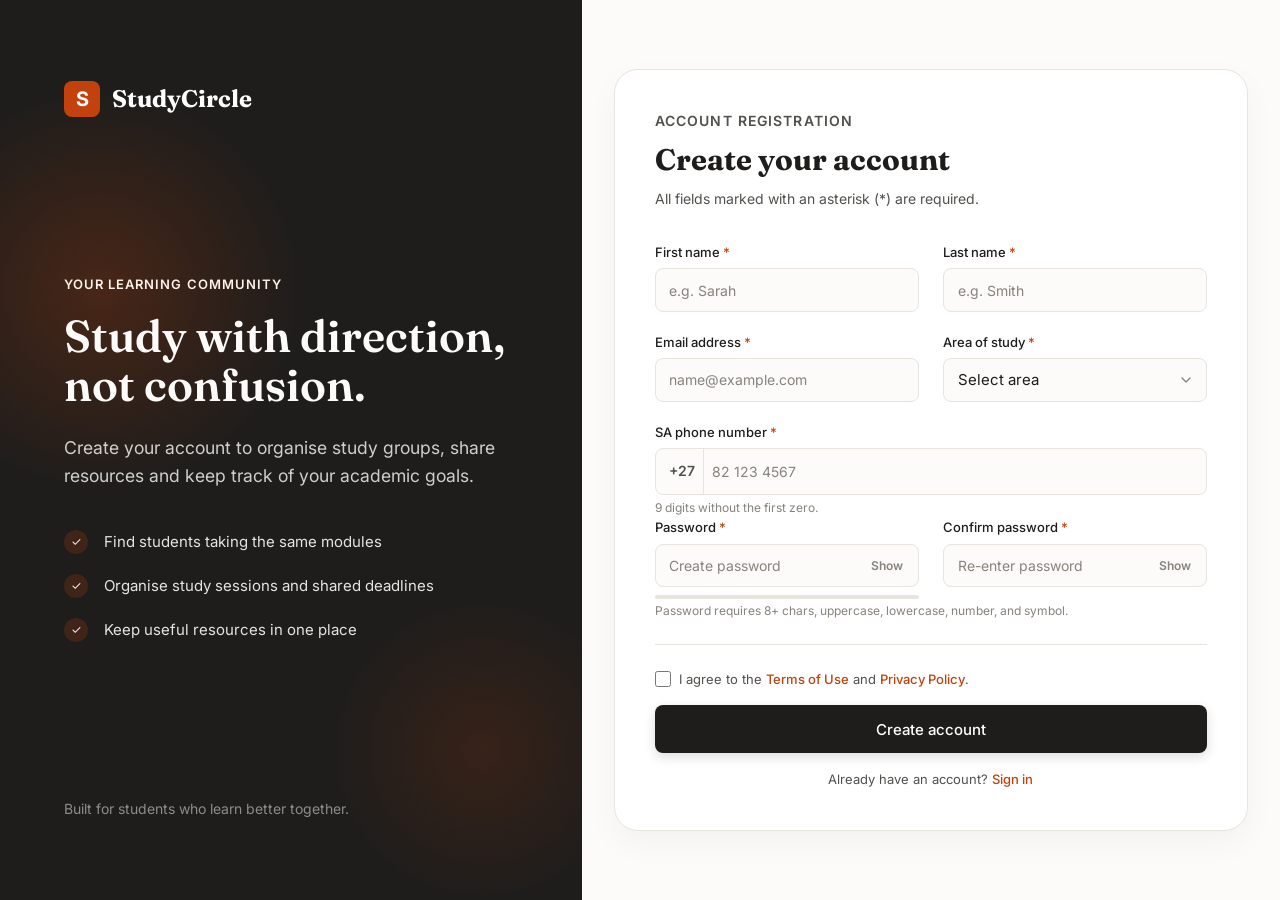
==== 02-registration-form/index.html @ 5c82b271 "Complete responsive registration form with real-time validation and animated UI" ====
<!DOCTYPE html>
<html lang="en">
<head>
    <meta charset="UTF-8">
    <meta name="viewport" content="width=device-width, initial-scale=1.0">
    <meta name="description" content="Create a StudyCircle student account.">
    <title>Create an Account | StudyCircle</title>

    <link rel="preconnect" href="https://fonts.googleapis.com">
    <link rel="preconnect" href="https://fonts.gstatic.com" crossorigin>
    <link href="https://fonts.googleapis.com/css2?family=Fraunces:opsz,wght@9..144,600;9..144,700&family=Inter:wght@400;500;600&display=swap" rel="stylesheet">

    <link rel="stylesheet" href="css/style.css">
</head>

<body>
    <main class="page-layout">
        <!-- Left Side: Intro -->
        <section class="introduction-panel" aria-labelledby="page-heading">
            <div class="introduction-content">
                <a href="#" class="logo" aria-label="StudyCircle home">
                    <span class="logo-mark">S</span>
                    <span>StudyCircle</span>
                </a>

                <div class="introduction-copy">
                    <p class="eyebrow">Your learning community</p>
                    <h1 id="page-heading">Study with direction, not confusion.</h1>
                    <p class="introduction-text">
                        Create your account to organise study groups,
                        share resources and keep track of your academic goals.
                    </p>

                    <ul class="benefit-list">
                        <li>
                            <span class="benefit-icon" aria-hidden="true">✓</span>
                            Find students taking the same modules
                        </li>
                        <li>
                            <span class="benefit-icon" aria-hidden="true">✓</span>
                            Organise study sessions and shared deadlines
                        </li>
                        <li>
                            <span class="benefit-icon" aria-hidden="true">✓</span>
                            Keep useful resources in one place
                        </li>
                    </ul>
                </div>

                <p class="panel-note">
                    Built for students who learn better together.
                </p>
            </div>
        </section>

        <!-- Right Side: Form -->
        <section class="form-panel" aria-labelledby="form-heading">
            <div class="form-container">
                <header class="form-header">
                    <p class="step-label">Account registration</p>
                    <h2 id="form-heading">Create your account</h2>
                    <p>All fields marked with an asterisk (*) are required.</p>
                </header>

                <div class="success-message" id="success-message" role="status" aria-live="polite" hidden>
                    <span class="success-icon" aria-hidden="true">✓</span>
                    <div>
                        <strong>Registration successful</strong>
                        <p>Your StudyCircle account has been created.</p>
                    </div>
                </div>

                <form id="registration-form" novalidate>
                    <!-- Row 1: Names -->
                    <div class="form-row">
                        <div class="form-group">
                            <label for="first-name">First name <span aria-hidden="true">*</span></label>
                            <input type="text" id="first-name" name="firstName" placeholder="e.g. Sarah" autocomplete="given-name" required>
                            <small class="error-message" id="first-name-error"></small>
                        </div>
                        <div class="form-group">
                            <label for="last-name">Last name <span aria-hidden="true">*</span></label>
                            <input type="text" id="last-name" name="lastName" placeholder="e.g. Smith" autocomplete="family-name" required>
                            <small class="error-message" id="last-name-error"></small>
                        </div>
                    </div>

                    <!-- Row 2: Email & Study Area -->
                    <div class="form-row">
                        <div class="form-group">
                            <label for="email">Email address <span aria-hidden="true">*</span></label>
                            <input type="email" id="email" name="email" placeholder="name@example.com" autocomplete="email" required>
                            <small class="error-message" id="email-error"></small>
                        </div>
                        <div class="form-group">
                            <label for="study-area">Area of study <span aria-hidden="true">*</span></label>
                            <select id="study-area" name="studyArea" required>
                                <option value="">Select area</option>
                                <option value="information-technology">Information Technology</option>
                                <option value="computer-science">Computer Science</option>
                                <option value="business-management">Business Management</option>
                                <option value="engineering">Engineering</option>
                                <option value="education">Education</option>
                                <option value="other">Other</option>
                            </select>
                            <small class="error-message" id="study-area-error"></small>
                        </div>
                    </div>

                    <!-- Row 3: Phone -->
                    <div class="form-group">
                        <label for="phone">SA phone number <span aria-hidden="true">*</span></label>
                        <div class="phone-input-wrapper">
                            <span class="country-code" aria-hidden="true">+27</span>
                            <input type="tel" id="phone" name="phone" placeholder="82 123 4567" autocomplete="tel" inputmode="numeric" required>
                        </div>
                        <small class="field-hint">9 digits without the first zero.</small>
                        <small class="error-message" id="phone-error"></small>
                    </div>

                    <!-- Row 4: Passwords -->
                    <div class="form-row">
                        <div class="form-group">
                            <label for="password">Password <span aria-hidden="true">*</span></label>
                            <div class="password-input-wrapper">
                                <input type="password" id="password" name="password" placeholder="Create password" autocomplete="new-password" required>
                                <button class="password-toggle" type="button" data-password-target="password" aria-label="Show password">Show</button>
                            </div>
                            <div class="password-strength" id="password-strength" aria-live="polite">
                                <div class="strength-track"><span class="strength-bar"></span></div>
                            </div>
                            <small class="error-message" id="password-error"></small>
                        </div>
                        <div class="form-group">
                            <label for="confirm-password">Confirm password <span aria-hidden="true">*</span></label>
                            <div class="password-input-wrapper">
                                <input type="password" id="confirm-password" name="confirmPassword" placeholder="Re-enter password" autocomplete="new-password" required>
                                <button class="password-toggle" type="button" data-password-target="confirm-password" aria-label="Show confirmed password">Show</button>
                            </div>
                            <small class="error-message" id="confirm-password-error"></small>
                        </div>
                    </div>
                    
                    <small class="field-hint" style="margin-top: -1rem; margin-bottom: 1.5rem; display: block;">
                        Password requires 8+ chars, uppercase, lowercase, number, and symbol.
                    </small>

                    <!-- Bottom Section -->
                    <div class="form-bottom">
                        <div class="checkbox-group">
                            <input type="checkbox" id="terms" name="terms" required>
                            <label for="terms">I agree to the <a href="#">Terms of Use</a> and <a href="#">Privacy Policy</a>.</label>
                        </div>
                        <small class="error-message checkbox-error" id="terms-error"></small>

                        <button class="submit-button" type="submit">Create account</button>
                        <p class="sign-in-text">Already have an account? <a href="#">Sign in</a></p>
                    </div>
                </form>
            </div>
        </section>
    </main>

    <script src="js/validation.js"></script>
</body>
</html>
---- 02-registration-form/css/style.css ----
/* ============================================================
   StudyCircle Registration Form — style.css
   ============================================================ */

:root {
    --ink: #1f1d1b;
    --ink-soft: #52504d;
    --ink-muted: #87837d;
    --paper: #fcfbf9;
    --surface: #ffffff;
    --line: #e8e5df;
    --accent: #c2410c;
    --accent-dark: #9a330a;
    --accent-soft: #fdf1ea;
    --error: #dc2626;
    --error-bg: #fef2f2;
    --success: #16a34a;
    --success-bg: #f0fdf4;
    --radius-sm: 8px;
    --radius-md: 16px;
    --radius-lg: 24px;
    --font-sans: "Inter", -apple-system, BlinkMacSystemFont, "Segoe UI", sans-serif;
    --font-display: "Fraunces", Georgia, serif;
}

*, *::before, *::after { box-sizing: border-box; }
* { margin: 0; }

body {
    font-family: var(--font-sans);
    font-size: 1rem;
    line-height: 1.6;
    color: var(--ink);
    background-color: var(--paper);
    background-image: radial-gradient(var(--line) 1px, transparent 1px);
    background-size: 24px 24px;
    -webkit-font-smoothing: antialiased;
    min-height: 100vh;
}

/* ---------- Layout ---------- */
.page-layout {
    display: grid;
    grid-template-columns: 1fr 1.2fr; 
    min-height: 100vh;
}

/* ---------- Left Panel ---------- */
.introduction-panel {
    background-color: var(--ink);
    color: var(--paper);
    padding: 4rem;
    display: flex;
    flex-direction: column;
    position: relative;
    overflow: hidden; 
}

/* Fixed Background Animation */
.introduction-panel::before,
.introduction-panel::after {
    content: "";
    position: absolute;
    border-radius: 50%;
    pointer-events: none;
    z-index: 0;
}

/* Orb 1 - Anchored to middle left */
.introduction-panel::before {
    width: 400px;
    height: 400px;
    background: radial-gradient(circle, rgba(194, 65, 12, 0.25) 0%, transparent 70%);
    top: 10%;
    left: -100px;
    animation: float-orb 8s infinite alternate ease-in-out;
}

/* Orb 2 - Anchored to bottom right */
.introduction-panel::after {
    width: 300px;
    height: 300px;
    background: radial-gradient(circle, rgba(194, 65, 12, 0.15) 0%, transparent 70%);
    bottom: 0%;
    right: -50px;
    animation: float-orb 10s infinite alternate-reverse ease-in-out;
}

@keyframes float-orb {
    0% { transform: translate(0, 0) scale(1); }
    100% { transform: translate(40px, 60px) scale(1.2); }
}

.introduction-content {
    position: relative;
    z-index: 1;
    height: 100%;
    display: flex;
    flex-direction: column;
    justify-content: space-between; 
    padding-block: 1rem;
}

.logo {
    display: inline-flex;
    align-items: center;
    gap: 0.75rem;
    font-family: var(--font-display);
    font-size: 1.5rem;
    font-weight: 700;
    text-decoration: none;
    color: #fff;
}

.logo-mark {
    display: grid;
    place-items: center;
    width: 36px;
    height: 36px;
    background: var(--accent);
    color: #fff;
    border-radius: 8px;
    font-family: var(--font-sans);
    font-size: 1.25rem;
}

.introduction-copy {
    margin-block: auto; 
    padding-block: 2rem;
    max-width: 480px;
}

.eyebrow {
    font-size: 0.8125rem;
    font-weight: 600;
    letter-spacing: 0.08em;
    text-transform: uppercase;
    color: var(--accent-soft);
    margin-bottom: 1rem;
}

.introduction-copy h1 {
    font-family: var(--font-display);
    font-size: clamp(2.5rem, 3.5vw, 3.5rem);
    line-height: 1.1;
    margin-bottom: 1.5rem;
    font-weight: 600;
}

.introduction-text {
    font-size: 1.1rem;
    color: rgba(252, 251, 249, 0.8);
    margin-bottom: 2.5rem;
}

.benefit-list {
    list-style: none;
    padding: 0;
    display: flex;
    flex-direction: column;
    gap: 1.25rem;
}

.benefit-list li {
    display: flex;
    align-items: center;
    gap: 1rem;
    font-size: 0.9375rem;
    color: rgba(252, 251, 249, 0.9);
    transition: transform 0.3s ease;
}
.benefit-list li:hover {
    transform: translateX(4px);
}

.benefit-icon {
    display: grid;
    place-items: center;
    width: 24px;
    height: 24px;
    background: rgba(194, 65, 12, 0.2);
    color: var(--accent-soft);
    border-radius: 50%;
    font-size: 0.75rem;
    flex-shrink: 0;
    animation: pulse-check 3s infinite alternate;
}

@keyframes pulse-check {
    0% { transform: scale(1); box-shadow: 0 0 0 rgba(194, 65, 12, 0); }
    100% { transform: scale(1.08); box-shadow: 0 0 10px rgba(194, 65, 12, 0.3); }
}

.panel-note {
    font-size: 0.875rem;
    color: rgba(252, 251, 249, 0.5);
}

/* ---------- Right Panel ---------- */
.form-panel {
    padding: 2rem;
    display: flex;
    align-items: center;
    justify-content: center;
    background: var(--paper);
}

.form-container {
    width: 100%;
    max-width: 700px; 
    background: var(--surface);
    border: 1px solid var(--line);
    border-radius: var(--radius-lg);
    padding: 2.5rem;
    box-shadow: 0 12px 32px rgba(31, 29, 27, 0.04);
}

.form-header {
    margin-bottom: 2rem;
}

.step-label {
    font-size: 0.8125rem;
    font-weight: 600;
    letter-spacing: 0.08em;
    text-transform: uppercase;
    color: var(--accent);
    margin-bottom: 0.25rem;
}

.form-header h2 {
    font-family: var(--font-display);
    font-size: 1.85rem;
    margin-bottom: 0.25rem;
}

.form-header p {
    color: var(--ink-soft);
    font-size: 0.875rem;
}

/* ---------- Form Layout ---------- */
.form-row {
    display: grid;
    grid-template-columns: 1fr 1fr;
    gap: 1.5rem;
    margin-bottom: 1.25rem;
}

.form-group {
    margin-bottom: 0;
}

label {
    display: block;
    font-size: 0.8125rem;
    font-weight: 500;
    margin-bottom: 0.35rem;
    color: var(--ink);
}

label span[aria-hidden="true"] {
    color: var(--accent);
}

input[type="text"],
input[type="email"],
input[type="tel"],
input[type="password"],
select {
    width: 100%;
    padding: 0.7rem 0.85rem;
    font-family: var(--font-sans);
    font-size: 0.9375rem;
    color: var(--ink);
    background: var(--paper);
    border: 1px solid var(--line);
    border-radius: var(--radius-sm);
    transition: all 0.2s ease;
    outline: none;
}

input:focus,
select:focus {
    border-color: var(--accent);
    background: var(--surface);
    box-shadow: 0 0 0 3px var(--accent-soft);
}

input::placeholder {
    color: var(--ink-muted);
    font-size: 0.875rem;
}

select {
    appearance: none;
    background-image: url("data:image/svg+xml,%3Csvg xmlns='http://www.w3.org/2000/svg' width='16' height='16' viewBox='0 0 24 24' fill='none' stroke='%2387837d' stroke-width='2' stroke-linecap='round' stroke-linejoin='round'%3E%3Cpolyline points='6 9 12 15 18 9'%3E%3C/polyline%3E%3C/svg%3E");
    background-repeat: no-repeat;
    background-position: right 0.75rem center;
    padding-right: 2rem;
}

/* Phone Input */
.phone-input-wrapper {
    display: flex;
    align-items: center;
    background: var(--paper);
    border: 1px solid var(--line);
    border-radius: var(--radius-sm);
    transition: all 0.2s ease;
}

.phone-input-wrapper:focus-within {
    border-color: var(--accent);
    background: var(--surface);
    box-shadow: 0 0 0 3px var(--accent-soft);
}

.country-code {
    padding: 0.7rem 0.5rem 0.7rem 0.85rem;
    font-weight: 600;
    color: var(--ink-soft);
    font-size: 0.875rem;
    border-right: 1px solid var(--line);
}

.phone-input-wrapper input {
    border: none;
    background: transparent;
    box-shadow: none;
    padding-left: 0.5rem;
}
.phone-input-wrapper input:focus {
    box-shadow: none;
    background: transparent;
}

/* Password Input */
.password-input-wrapper {
    position: relative;
}

.password-input-wrapper input {
    padding-right: 3.5rem;
}

.password-toggle {
    position: absolute;
    right: 0.5rem;
    top: 50%;
    transform: translateY(-50%);
    background: none;
    border: none;
    font-family: var(--font-sans);
    font-size: 0.75rem;
    font-weight: 600;
    color: var(--ink-muted);
    cursor: pointer;
    padding: 0.25rem 0.5rem;
    border-radius: 4px;
}
.password-toggle:hover {
    color: var(--accent);
}

/* ---------- Password Strength Meter ---------- */
.password-strength {
    margin-top: 0.5rem;
}

.strength-track {
    height: 4px;
    background: var(--line);
    border-radius: 999px;
    overflow: hidden;
}

.strength-bar {
    display: block;
    height: 100%;
    width: 0%;
    background: var(--line);
    border-radius: 999px;
    transition: width 0.3s ease, background 0.3s ease;
}

.strength-bar.weak { width: 33%; background: var(--error); }
.strength-bar.medium { width: 66%; background: #eab308; }
.strength-bar.strong { width: 100%; background: var(--success); }

/* ---------- Bottom Section ---------- */
.form-bottom {
    margin-top: 1.5rem;
    padding-top: 1.5rem;
    border-top: 1px solid var(--line);
}

.checkbox-group {
    display: flex;
    align-items: center;
    gap: 0.5rem;
}

.checkbox-group input {
    width: 16px;
    height: 16px;
    accent-color: var(--accent);
    cursor: pointer;
    margin: 0;
}

.checkbox-group label {
    font-weight: 400;
    color: var(--ink-soft);
    font-size: 0.8125rem;
    margin: 0;
    cursor: pointer;
}

.checkbox-group a {
    color: var(--accent);
    text-decoration: none;
    font-weight: 500;
}
.checkbox-group a:hover { text-decoration: underline; }

/* ---------- Messages ---------- */
.field-hint {
    display: block;
    font-size: 0.75rem;
    color: var(--ink-muted);
    margin-top: 0.35rem;
    line-height: 1.4;
}

.error-message {
    display: none;
    font-size: 0.75rem;
    color: var(--error);
    margin-top: 0.35rem;
    font-weight: 500;
}

.error-message.visible { display: block; }

input.input-error,
select.input-error,
.phone-input-wrapper.input-error {
    border-color: var(--error);
    background: var(--error-bg);
}

.phone-input-wrapper.input-error .country-code {
    border-color: var(--error);
}

/* ---------- Success Message ---------- */
.success-message {
    display: flex;
    align-items: center;
    gap: 0.75rem;
    background: var(--success-bg);
    border: 1px solid var(--success);
    padding: 0.75rem 1rem;
    border-radius: var(--radius-sm);
    margin-bottom: 1.5rem;
    animation: slide-down 0.4s ease forwards;
}

@keyframes slide-down {
    from { opacity: 0; transform: translateY(-10px); }
    to { opacity: 1; transform: translateY(0); }
}

.success-message[hidden] { display: none; }

.success-icon {
    display: grid;
    place-items: center;
    width: 24px;
    height: 24px;
    background: var(--success);
    color: #fff;
    border-radius: 50%;
    font-size: 0.75rem;
    flex-shrink: 0;
}

.success-message strong {
    display: block;
    color: var(--success);
    font-size: 0.875rem;
}
.success-message p {
    color: var(--ink-soft);
    font-size: 0.8125rem;
}

/* ---------- Submit Button ---------- */
.submit-button {
    width: 100%;
    padding: 0.9rem;
    background: var(--ink);
    color: #fff;
    font-family: var(--font-sans);
    font-size: 0.9375rem;
    font-weight: 500;
    border: none;
    border-radius: var(--radius-sm);
    cursor: pointer;
    transition: all 0.2s ease;
    margin-top: 1rem;
    box-shadow: 0 4px 12px rgba(31, 29, 27, 0.15);
}

.submit-button:hover {
    background: var(--accent);
    transform: translateY(-2px);
    box-shadow: 0 6px 16px rgba(194, 65, 12, 0.25);
}

.sign-in-text {
    text-align: center;
    font-size: 0.8125rem;
    color: var(--ink-soft);
    margin-top: 1rem;
}
.sign-in-text a {
    color: var(--accent);
    text-decoration: none;
    font-weight: 500;
}
.sign-in-text a:hover { text-decoration: underline; }

/* ---------- Responsive ---------- */
@media (max-width: 1024px) {
    .page-layout {
        grid-template-columns: 1fr;
    }
    
    .introduction-panel {
        padding: 3rem 2rem;
        min-height: auto;
    }
    
    .introduction-content {
        justify-content: center;
    }

    .introduction-copy {
        margin-block: 2rem;
        padding-block: 0;
    }
    
    .panel-note {
        display: none; 
    }
    
    .form-panel {
        padding: 2rem;
    }
}

@media (max-width: 768px) {
    .form-row {
        grid-template-columns: 1fr;
        gap: 1.25rem;
    }
    
    .form-container {
        padding: 2rem;
    }
}

@media (max-width: 480px) {
    .form-panel {
        padding: 1rem;
    }
    
    .form-container {
        padding: 1.5rem;
    }
}
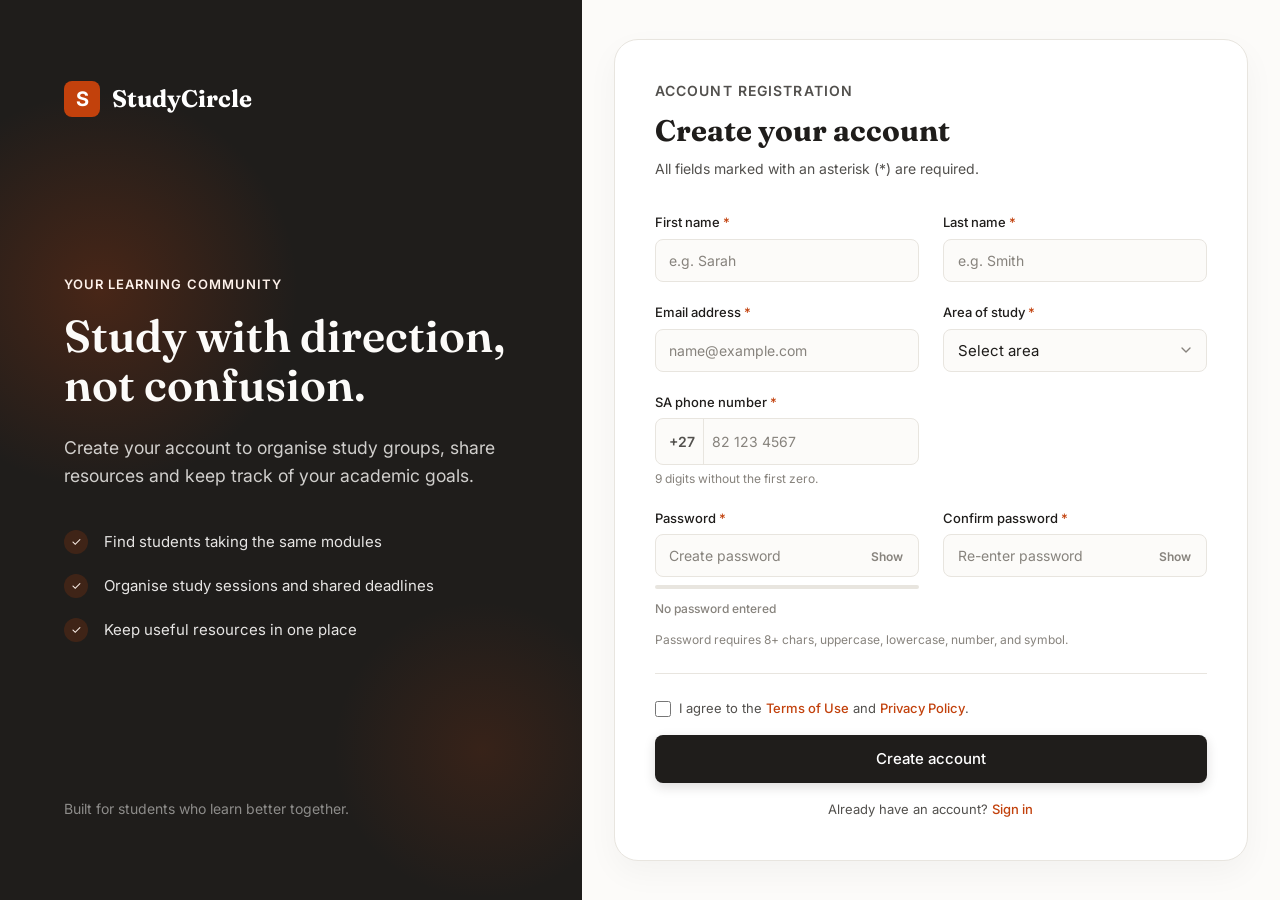
==== commit 292ee689: "Complete registration form with robust validation and 4-stage strength meter" ====
--- a/02-registration-form/index.html
+++ b/02-registration-form/index.html
@@ -71,7 +71,7 @@
                 </div>
 
                 <form id="registration-form" novalidate>
-                    <!-- Row 1: Names -->
+                    <!-- Row 1 -->
                     <div class="form-row">
                         <div class="form-group">
                             <label for="first-name">First name <span aria-hidden="true">*</span></label>
@@ -85,7 +85,7 @@
                         </div>
                     </div>
 
-                    <!-- Row 2: Email & Study Area -->
+                    <!-- Row 2 -->
                     <div class="form-row">
                         <div class="form-group">
                             <label for="email">Email address <span aria-hidden="true">*</span></label>
@@ -107,15 +107,20 @@
                         </div>
                     </div>
 
-                    <!-- Row 3: Phone -->
-                    <div class="form-group">
-                        <label for="phone">SA phone number <span aria-hidden="true">*</span></label>
-                        <div class="phone-input-wrapper">
-                            <span class="country-code" aria-hidden="true">+27</span>
-                            <input type="tel" id="phone" name="phone" placeholder="82 123 4567" autocomplete="tel" inputmode="numeric" required>
+                    <!-- Row 3 -->
+                    <div class="form-row">
+                        <div class="form-group">
+                            <label for="phone">SA phone number <span aria-hidden="true">*</span></label>
+                            <div class="phone-input-wrapper">
+                                <span class="country-code" aria-hidden="true">+27</span>
+                                <input type="tel" id="phone" name="phone" placeholder="82 123 4567" autocomplete="tel" inputmode="numeric" required>
+                            </div>
+                            <small class="field-hint">9 digits without the first zero.</small>
+                            <small class="error-message" id="phone-error"></small>
                         </div>
-                        <small class="field-hint">9 digits without the first zero.</small>
-                        <small class="error-message" id="phone-error"></small>
+                        <div class="form-group">
+                            <!-- Empty spacer for layout -->
+                        </div>
                     </div>
 
                     <!-- Row 4: Passwords -->
@@ -126,8 +131,9 @@
                                 <input type="password" id="password" name="password" placeholder="Create password" autocomplete="new-password" required>
                                 <button class="password-toggle" type="button" data-password-target="password" aria-label="Show password">Show</button>
                             </div>
-                            <div class="password-strength" id="password-strength" aria-live="polite">
+                            <div class="password-strength" id="password-strength">
                                 <div class="strength-track"><span class="strength-bar"></span></div>
+                                <span class="strength-label">No password entered</span>
                             </div>
                             <small class="error-message" id="password-error"></small>
                         </div>
@@ -141,7 +147,7 @@
                         </div>
                     </div>
                     
-                    <small class="field-hint" style="margin-top: -1rem; margin-bottom: 1.5rem; display: block;">
+                    <small class="field-hint" style="margin-top: -0.5rem; margin-bottom: 1.5rem; display: block;">
                         Password requires 8+ chars, uppercase, lowercase, number, and symbol.
                     </small>
 
--- a/02-registration-form/css/style.css
+++ b/02-registration-form/css/style.css
@@ -10,7 +10,6 @@
     --surface: #ffffff;
     --line: #e8e5df;
     --accent: #c2410c;
-    --accent-dark: #9a330a;
     --accent-soft: #fdf1ea;
     --error: #dc2626;
     --error-bg: #fef2f2;
@@ -56,7 +55,7 @@
     overflow: hidden; 
 }
 
-/* Fixed Background Animation */
+/* Background Animation */
 .introduction-panel::before,
 .introduction-panel::after {
     content: "";
@@ -66,7 +65,6 @@
     z-index: 0;
 }
 
-/* Orb 1 - Anchored to middle left */
 .introduction-panel::before {
     width: 400px;
     height: 400px;
@@ -76,7 +74,6 @@
     animation: float-orb 8s infinite alternate ease-in-out;
 }
 
-/* Orb 2 - Anchored to bottom right */
 .introduction-panel::after {
     width: 300px;
     height: 300px;
@@ -316,6 +313,16 @@
     box-shadow: 0 0 0 3px var(--accent-soft);
 }
 
+.phone-input-wrapper.input-error {
+    border-color: var(--error);
+    background: var(--error-bg);
+}
+
+.phone-input-wrapper.input-valid {
+    border-color: var(--success);
+    background: var(--surface);
+}
+
 .country-code {
     padding: 0.7rem 0.5rem 0.7rem 0.85rem;
     font-weight: 600;
@@ -373,6 +380,7 @@
     background: var(--line);
     border-radius: 999px;
     overflow: hidden;
+    margin-bottom: 0.35rem;
 }
 
 .strength-bar {
@@ -384,13 +392,28 @@
     transition: width 0.3s ease, background 0.3s ease;
 }
 
-.strength-bar.weak { width: 33%; background: var(--error); }
-.strength-bar.medium { width: 66%; background: #eab308; }
-.strength-bar.strong { width: 100%; background: var(--success); }
+.strength-label {
+    font-size: 0.75rem;
+    font-weight: 500;
+    color: var(--ink-muted);
+}
+
+/* Strength states */
+.password-strength.weak .strength-bar { width: 25%; background: var(--error); }
+.password-strength.weak .strength-label { color: var(--error); }
+
+.password-strength.fair .strength-bar { width: 50%; background: #eab308; }
+.password-strength.fair .strength-label { color: #ca8a04; }
+
+.password-strength.good .strength-bar { width: 75%; background: #3b82f6; }
+.password-strength.good .strength-label { color: #2563eb; }
+
+.password-strength.strong .strength-bar { width: 100%; background: var(--success); }
+.password-strength.strong .strength-label { color: var(--success); }
 
 /* ---------- Bottom Section ---------- */
 .form-bottom {
-    margin-top: 1.5rem;
+    margin-top: 1rem;
     padding-top: 1.5rem;
     border-top: 1px solid var(--line);
 }
@@ -441,17 +464,27 @@
     font-weight: 500;
 }
 
-.error-message.visible { display: block; }
-
+.error-message:not(:empty) {
+    display: block;
+}
+
+/* Red error state */
 input.input-error,
-select.input-error,
-.phone-input-wrapper.input-error {
+select.input-error {
     border-color: var(--error);
     background: var(--error-bg);
 }
 
-.phone-input-wrapper.input-error .country-code {
-    border-color: var(--error);
+/* Green valid state */
+input.input-valid,
+select.input-valid {
+    border-color: var(--success);
+    background: var(--surface);
+}
+
+input.input-valid:focus,
+select.input-valid:focus {
+    box-shadow: 0 0 0 3px rgba(22, 163, 74, 0.15);
 }
 
 /* ---------- Success Message ---------- */
